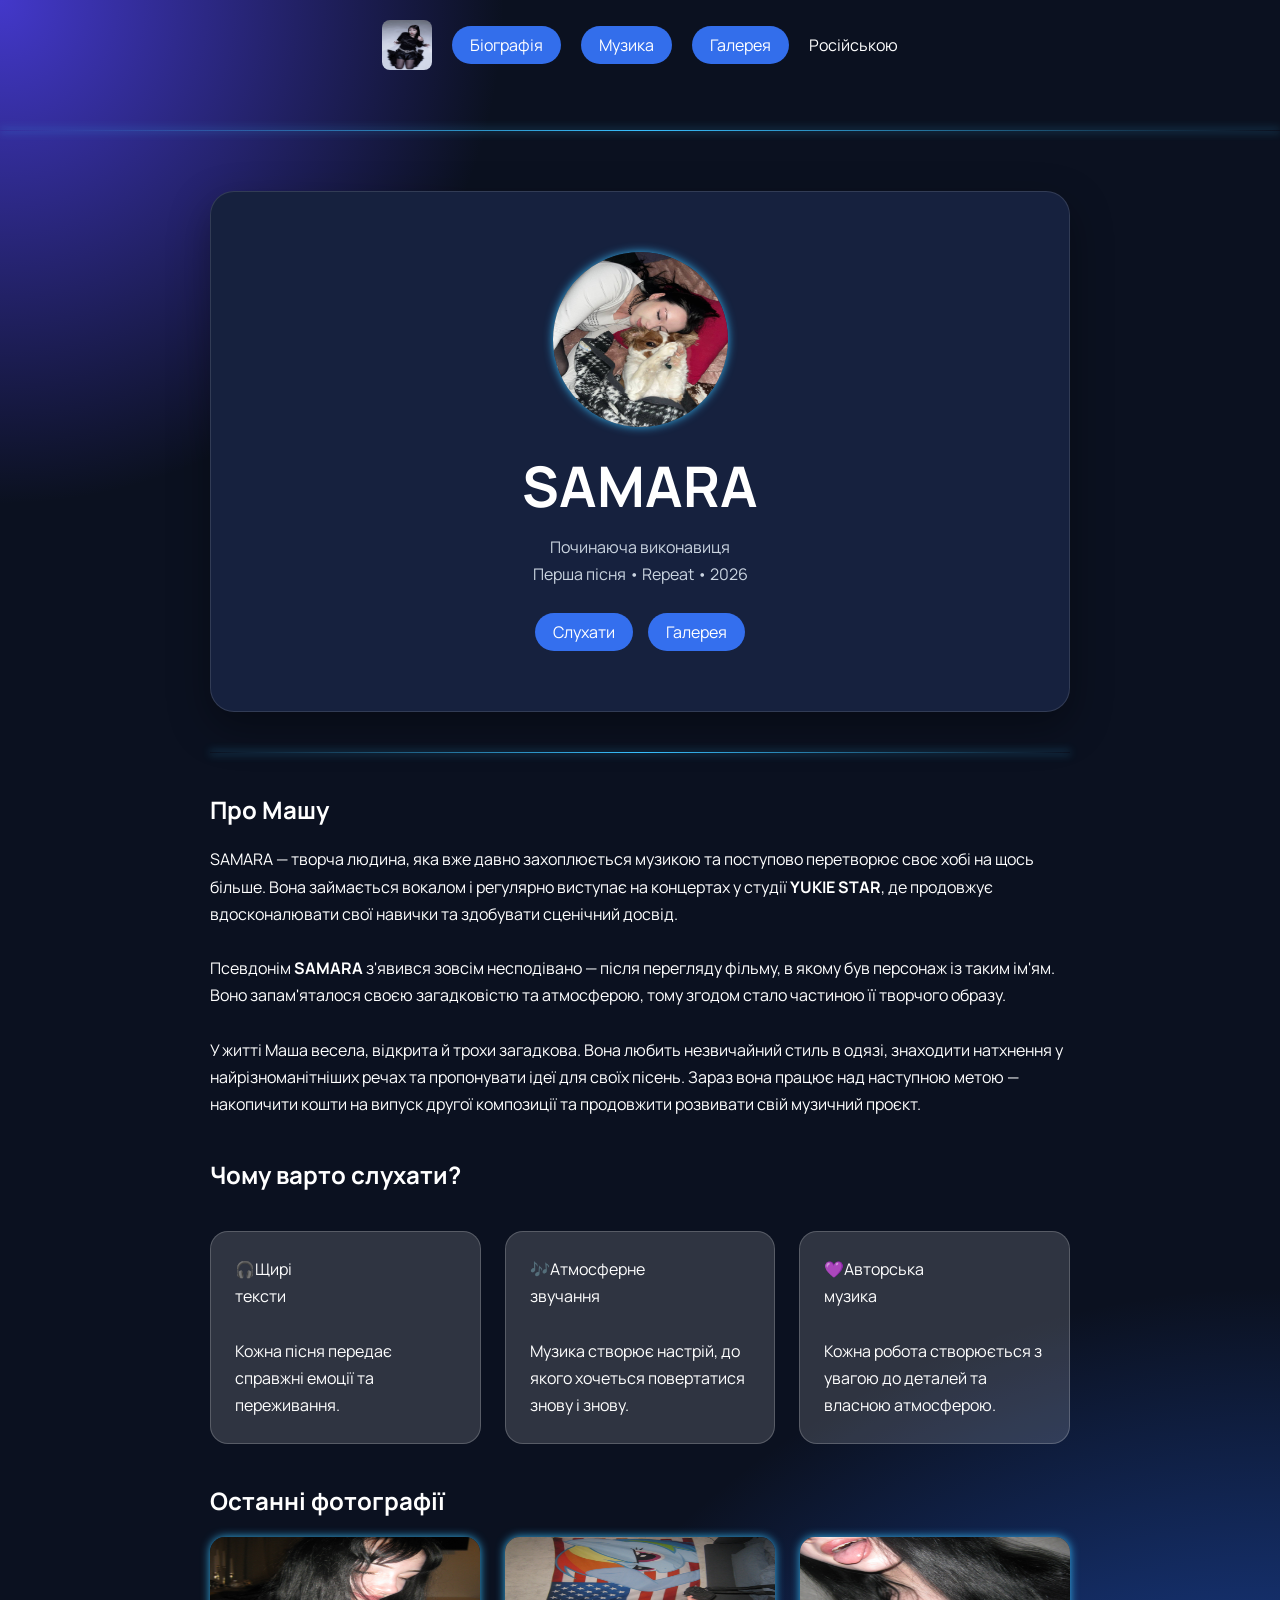
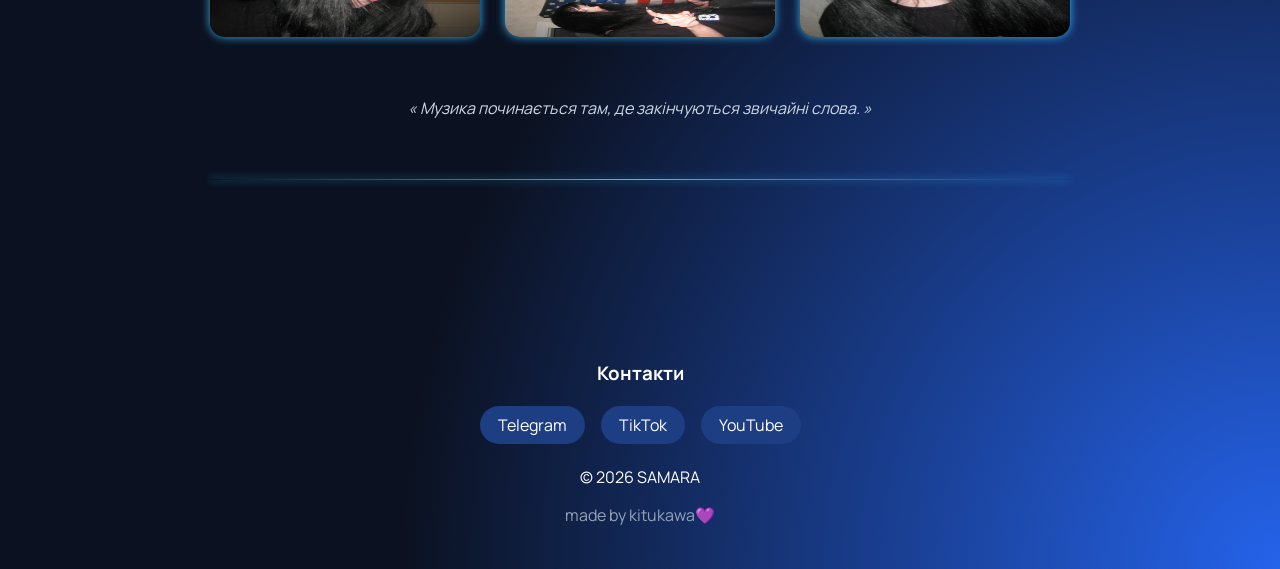
==== ukrainian.html @ d2e62795 "Added Ukranian version" ====
<!DOCTYPE html>
<html lang="uk">
<head>
    <meta charset="UTF-8">
    <meta name="viewport" content="width=device-width, initial-scale=1.0">
    <meta name="theme-color" content="#0B1120">
    <meta name="color-scheme" content="dark">
    <title>SAMARA</title>
    <link rel="stylesheet" href="style.css">
    <link rel="shortcut icon" href="images/17.png" type="image/png">
    <link rel="preconnect" href="https://fonts.googleapis.com">
    <link rel="preconnect" href="https://fonts.gstatic.com" crossorigin>
    <link href="https://fonts.googleapis.com/css2?family=Manrope:wght@200..800&display=swap" rel="stylesheet">
</head>
<body>
    <header>
        <nav class="navigation">
            <img class="logo" src="images/photo_2026-07-08_22-02-43.jpg" alt="Логотип" width="50" height="50">
                <a class="button" href="#bio">Біографія</a>
                <a class="button" href="https://www.youtube.com/watch?v=n3jI56tP5HY&list=RDn3jI56tP5HY&start_radio=1" target="_blank">Музика</a>
                <a class="button" href="gallery.html" target="_blank">Галерея</a>
                <a class="button-ukraine" href="index.html">Російською</a>
        </nav>
        <hr>
    </header>

    <main>
        <section class="hero">
            <img class="title-photo" src="images/photo_2026-06-26_01-42-12.jpg" alt="Маша з собакою" width="175" height="175">
            <h1>SAMARA</h1>
            <p>Починаюча виконавиця</p>
            <p>Перша пісня • Repeat • 2026</p>

            <div class="hero-buttons">
                <a class="button" href="https://www.youtube.com/watch?v=n3jI56tP5HY&list=RDn3jI56tP5HY&start_radio=1" target="_blank">Слухати</a>
                <a class="button" href="gallery.html">Галерея</a>
            </div>
        </section>

        <hr>

        <section>
            <h2 id="bio">
                Про Машу
            </h2>

            <p>
                SAMARA — творча людина, яка вже давно захоплюється музикою та поступово перетворює своє хобі на щось більше. Вона займається вокалом і регулярно виступає на концертах у студії <strong>YUKIE STAR</strong>, де продовжує вдосконалювати свої навички та здобувати сценічний досвід.
                <br><br>
                Псевдонім <strong>SAMARA</strong> з'явився зовсім несподівано — після перегляду фільму, в якому був персонаж із таким ім'ям. Воно запам'яталося своєю загадковістю та атмосферою, тому згодом стало частиною її творчого образу.
                <br><br>
                У житті Маша весела, відкрита й трохи загадкова. Вона любить незвичайний стиль в одязі, знаходити натхнення у найрізноманітніших речах та пропонувати ідеї для своїх пісень. Зараз вона працює над наступною метою — накопичити кошти на випуск другої композиції та продовжити розвивати свій музичний проєкт.
            </p>
        </section>

        <h2>
            Чому варто слухати?
        </h2>

        <section class="cards">
            <article>
                <p class="card">
                    🎧Щирі <br> тексти <br><br>
                    Кожна пісня передає справжні емоції та переживання.
                </p>
            </article>

            <article>
                <p class="card">
                    🎶Атмосферне <br> звучання <br><br>
                    Музика створює настрій, до якого хочеться повертатися знову і знову.
                </p>
            </article>

            <article>
                <p class="card">
                    💜Авторська <br> музика <br><br>
                    Кожна робота створюється з увагою до деталей та власною атмосферою.
                </p>
            </article>
        </section>

        <h2>
            Останні фотографії
        </h2>

        <section class="last-photo">
            <img src="images/photo_2026-07-06_01-55-44.jpg" alt="Фото Маші" width="125" height="100">
            <img src="images/photo_2026-07-05_22-38-12.jpg" alt="Фото Маші" width="125" height="100">
            <img src="images/photo_2026-07-05_22-32-45.jpg" alt="Фото Маші" width="125" height="100">
        </section>

        <q>
            Музика починається там, де закінчуються звичайні слова.
        </q>

        <hr>
    </main>

    <footer class="footer">
        <h3>Контакти</h3>

        <section class="buttons-footer">
            <a class="button-footer" href="https://t.me/marihuanaaar">Telegram</a>
            <a class="button-footer" href="https://www.tiktok.com/@mariakhrus">TikTok</a>
            <a class="button-footer" href="https://www.youtube.com/channel/UCsWjDL3aK9iFbwJGLEIV42A">YouTube</a>
        </section>

        <p class="footer-right">© 2026 SAMARA</p>

        <p class="made-by">
            made by kitukawa💜
        </p>
    </footer>
</body>
</html>
---- style.css ----
*{
    margin: 0;
    padding: 0;
    box-sizing: border-box;
}

:root{
    --box-shadow:0 0 10px #38c0ffe8;
}

html{
    color-scheme: only dark;
}

body{
    font-family:"Manrope",sans-serif;
    min-height:100vh;
    color:white;

    background:
    radial-gradient(circle at top left,#4338ca 0%,transparent 20%),
    radial-gradient(circle at bottom right,#2563eb 0%,transparent 35%),
    #0B1120;
}

main{
    max-width:900px;
    margin:0 auto;
    padding:20px;
}

/* ---------- Текст ---------- */

h1,h2,h3,p,q,a{
    color:white;
}

p{
    line-height:1.7;
}

h2{
    margin:40px 0 20px;
}

/* ---------- Навигация ---------- */

.navigation{
    display:flex;
    justify-content:center;
    align-items:center;
    gap:20px;
    padding:20px;
}

.logo{
    border-radius:8px;
    transition:.3s;
}

.logo:hover{
    transform:rotate(10deg);
}

/* ---------- Линия ---------- */

hr{
    border:none;
    height:1px;
    margin:40px 0;

    background:linear-gradient(
        to right,
        transparent,
        #38c0ff,
        transparent
    );

    box-shadow:0 0 8px #38c0ff;
    scroll-behavior: smooth;
}

/* ---------- Кнопки ---------- */

.button{
    text-decoration:none;
    background:#3877ffe8;
    padding:8px 18px;
    border-radius:20px;
    transition:.3s;
}

.button:hover{
    transform:scale(1.08);
    box-shadow:var(--box-shadow);
}

.button-ukraine {
    text-decoration: none;
    color: white;
    
}

/* ---------- Hero ---------- */

.hero{
    display:flex;
    flex-direction:column;
    align-items:center;
    text-align:center;

    padding:60px 30px;

    border-radius:24px;

    background:#16213e;

    border:1px solid rgba(255,255,255,.12);

    box-shadow:0 15px 40px rgba(0,0,0,.35);
}

.title-photo{
    border-radius:50%;
    box-shadow:var(--box-shadow);
}

.hero h1{
    font-size:56px;
    margin:20px 0 10px;
}

.hero p{
    color:#cbd5e1;
}

.hero-buttons{
    display:flex;
    justify-content:center;
    gap:15px;
    margin-top:25px;
}

/* ---------- Карточки ---------- */

.cards{
    display:grid;
    grid-template-columns:repeat(3,1fr);
    gap:24px;
    margin:40px 0;
}

.card{
    background:rgba(255,255,255,.15);
    border:1px solid rgba(255,255,255,.2);
    border-radius:18px;
    padding:24px;
    transition:.3s;
}

.card:hover{
    transform:translateY(-8px);
    box-shadow:0 0 25px rgba(56,192,255,.3);
}

/* ---------- Фото ---------- */

.last-photo{
    display:grid;
    grid-template-columns:repeat(3,1fr);
    gap:25px;
}

.last-photo img{
    width:100%;
    border-radius:15px;
    transition:.3s;
    box-shadow:var(--box-shadow);
}

.last-photo img:hover{
    transform:scale(1.05);
}

/* ---------- Галерея ---------- */

.gallery{
    display:grid;
    grid-template-columns:repeat(3,1fr);
    gap:25px;
}

.gallery img{
    width:100%;
    border-radius:15px;
}

/* ---------- Цитата ---------- */

q{
    display:block;
    text-align:center;
    margin:60px auto;
    color:#cbd5e1;
    font-style:italic;
}

/* ---------- Footer ---------- */

.footer{
    margin-top:80px;
    padding:40px;
    text-align:center;
}

.buttons-footer{
    display:flex;
    justify-content:center;
    gap:16px;
    margin:20px 0;
}

.button-footer{
    text-decoration:none;
    color:white;
    background:#1e3e83;
    padding:8px 18px;
    border-radius:20px;
}

.footer-right{
    margin-top:20px;
}

.made-by{
    color:#94a3b8;
    margin-top:10px;
}

/* ========================= */
/*        МОБИЛЬНАЯ          */
/* ========================= */

@media (max-width:768px){

    main{
        padding:15px;
    }

    .navigation{
        flex-wrap:wrap;
        gap:12px;
    }

    .hero{
        padding:35px 20px;
    }

    .hero h1{
        font-size:42px;
    }

    .hero p{
        font-size:18px;
    }

    .hero-buttons{
        flex-direction:column;
        align-items:center;
    }

    .cards{
        grid-template-columns:1fr;
    }

    .last-photo{
        grid-template-columns:1fr;
    }

    .gallery{
        grid-template-columns:1fr;
    }

    .buttons-footer{
        flex-direction:column;
    }
}
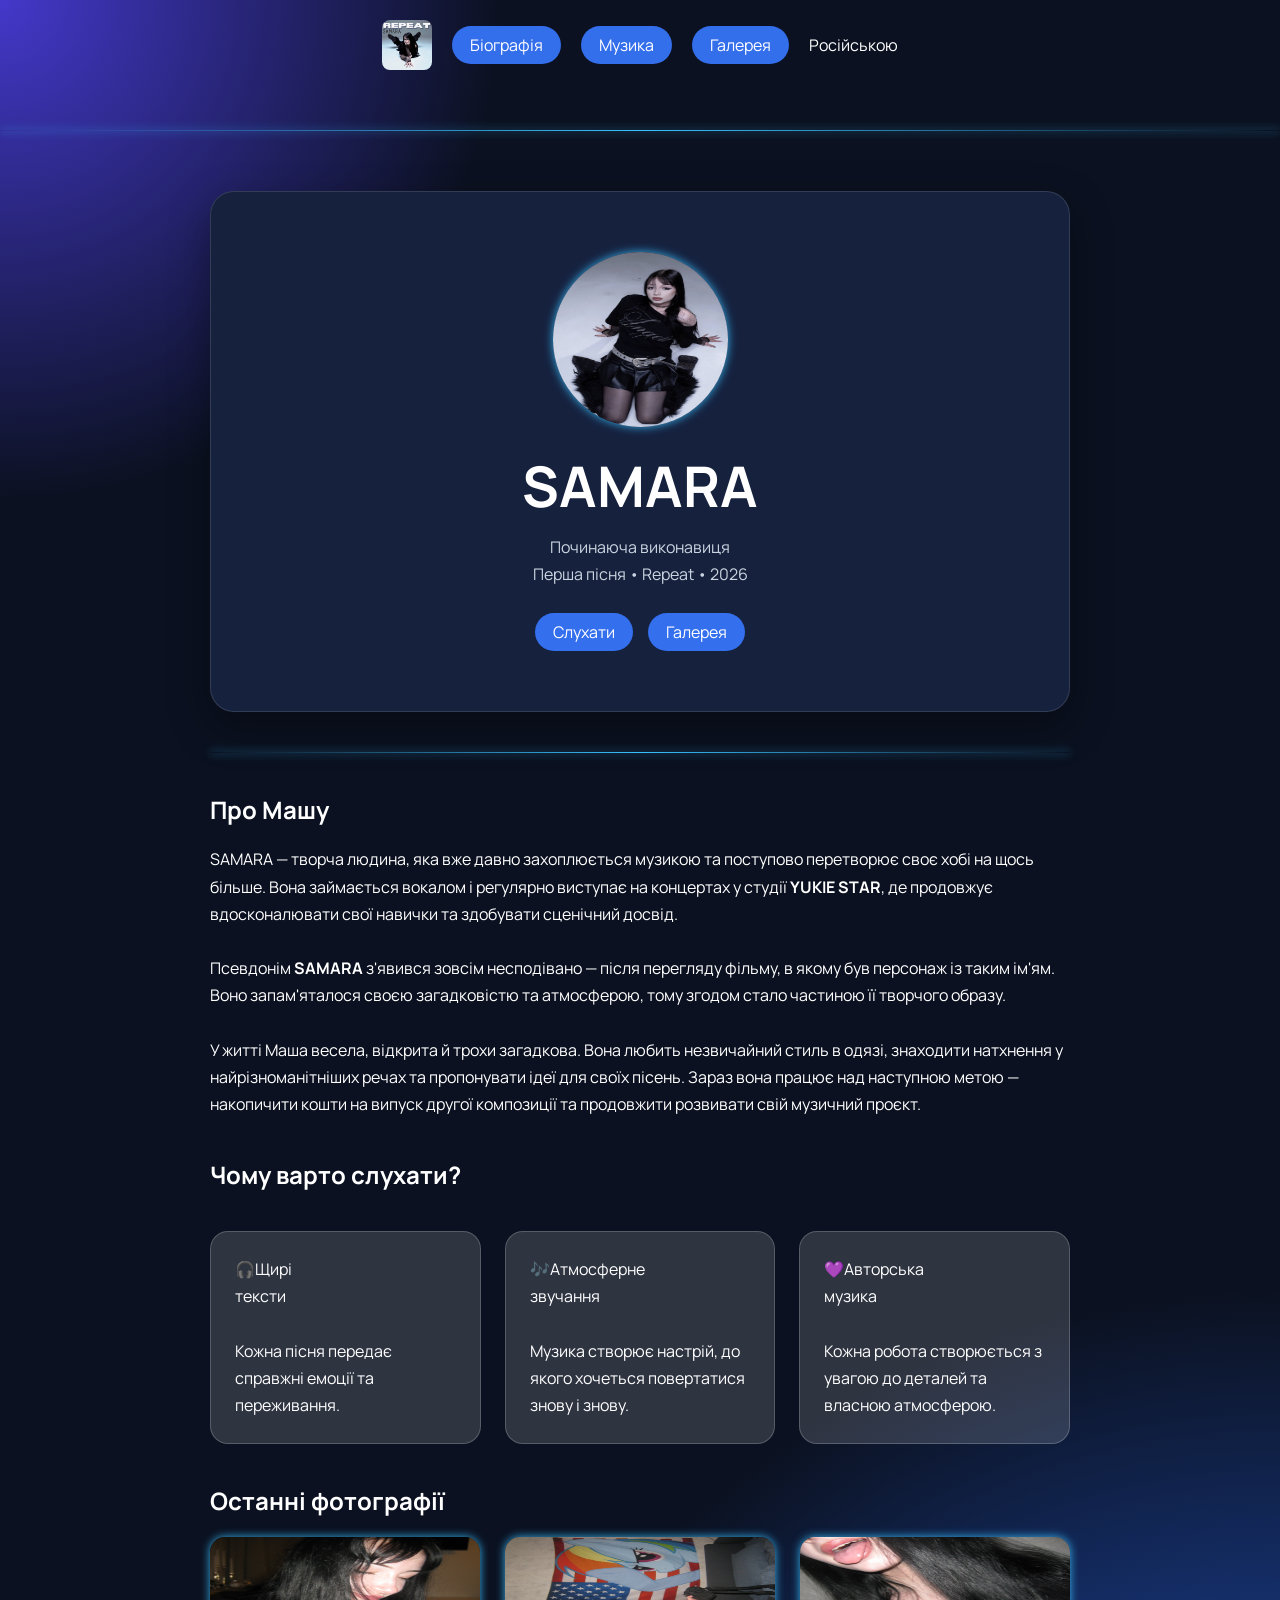
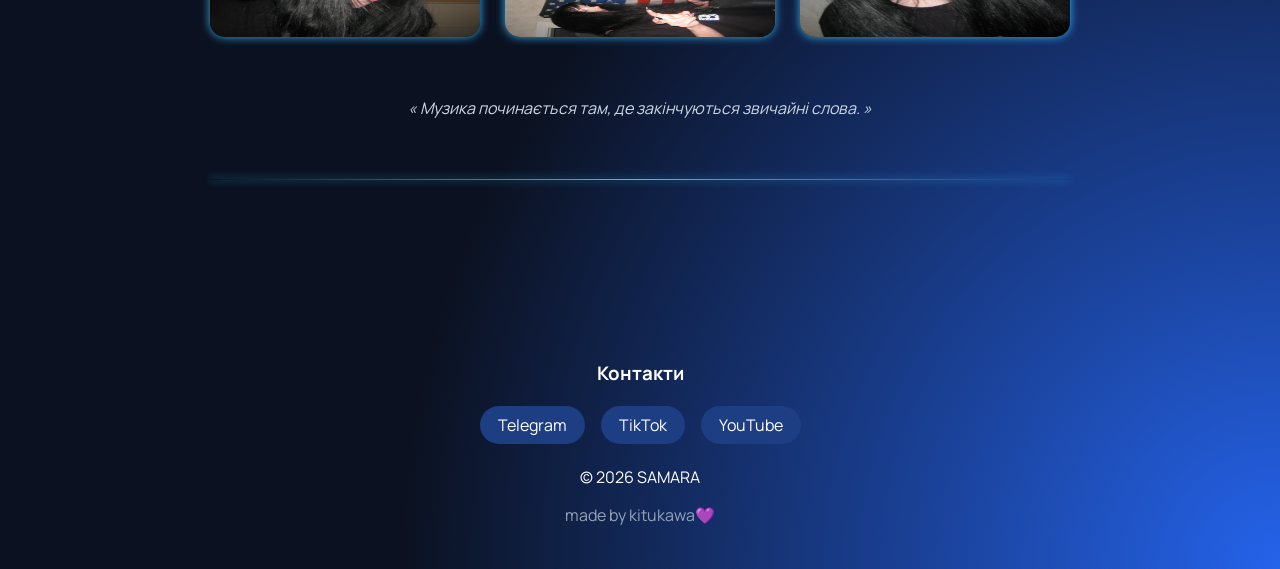
==== commit 1a84177b: "Fix Ukranian version" ====
--- a/ukrainian.html
+++ b/ukrainian.html
@@ -15,7 +15,7 @@
 <body>
     <header>
         <nav class="navigation">
-            <img class="logo" src="images/photo_2026-07-08_22-02-43.jpg" alt="Логотип" width="50" height="50">
+            <img class="logo" src="images/17.png" alt="Логотип" width="50" height="50">
                 <a class="button" href="#bio">Біографія</a>
                 <a class="button" href="https://www.youtube.com/watch?v=n3jI56tP5HY&list=RDn3jI56tP5HY&start_radio=1" target="_blank">Музика</a>
                 <a class="button" href="gallery.html" target="_blank">Галерея</a>
@@ -26,7 +26,7 @@
 
     <main>
         <section class="hero">
-            <img class="title-photo" src="images/photo_2026-06-26_01-42-12.jpg" alt="Маша з собакою" width="175" height="175">
+            <img class="title-photo" src="images/photo_2026-07-08_22-02-43.jpg" alt="Фото Маши" width="175" height="175">
             <h1>SAMARA</h1>
             <p>Починаюча виконавиця</p>
             <p>Перша пісня • Repeat • 2026</p>
